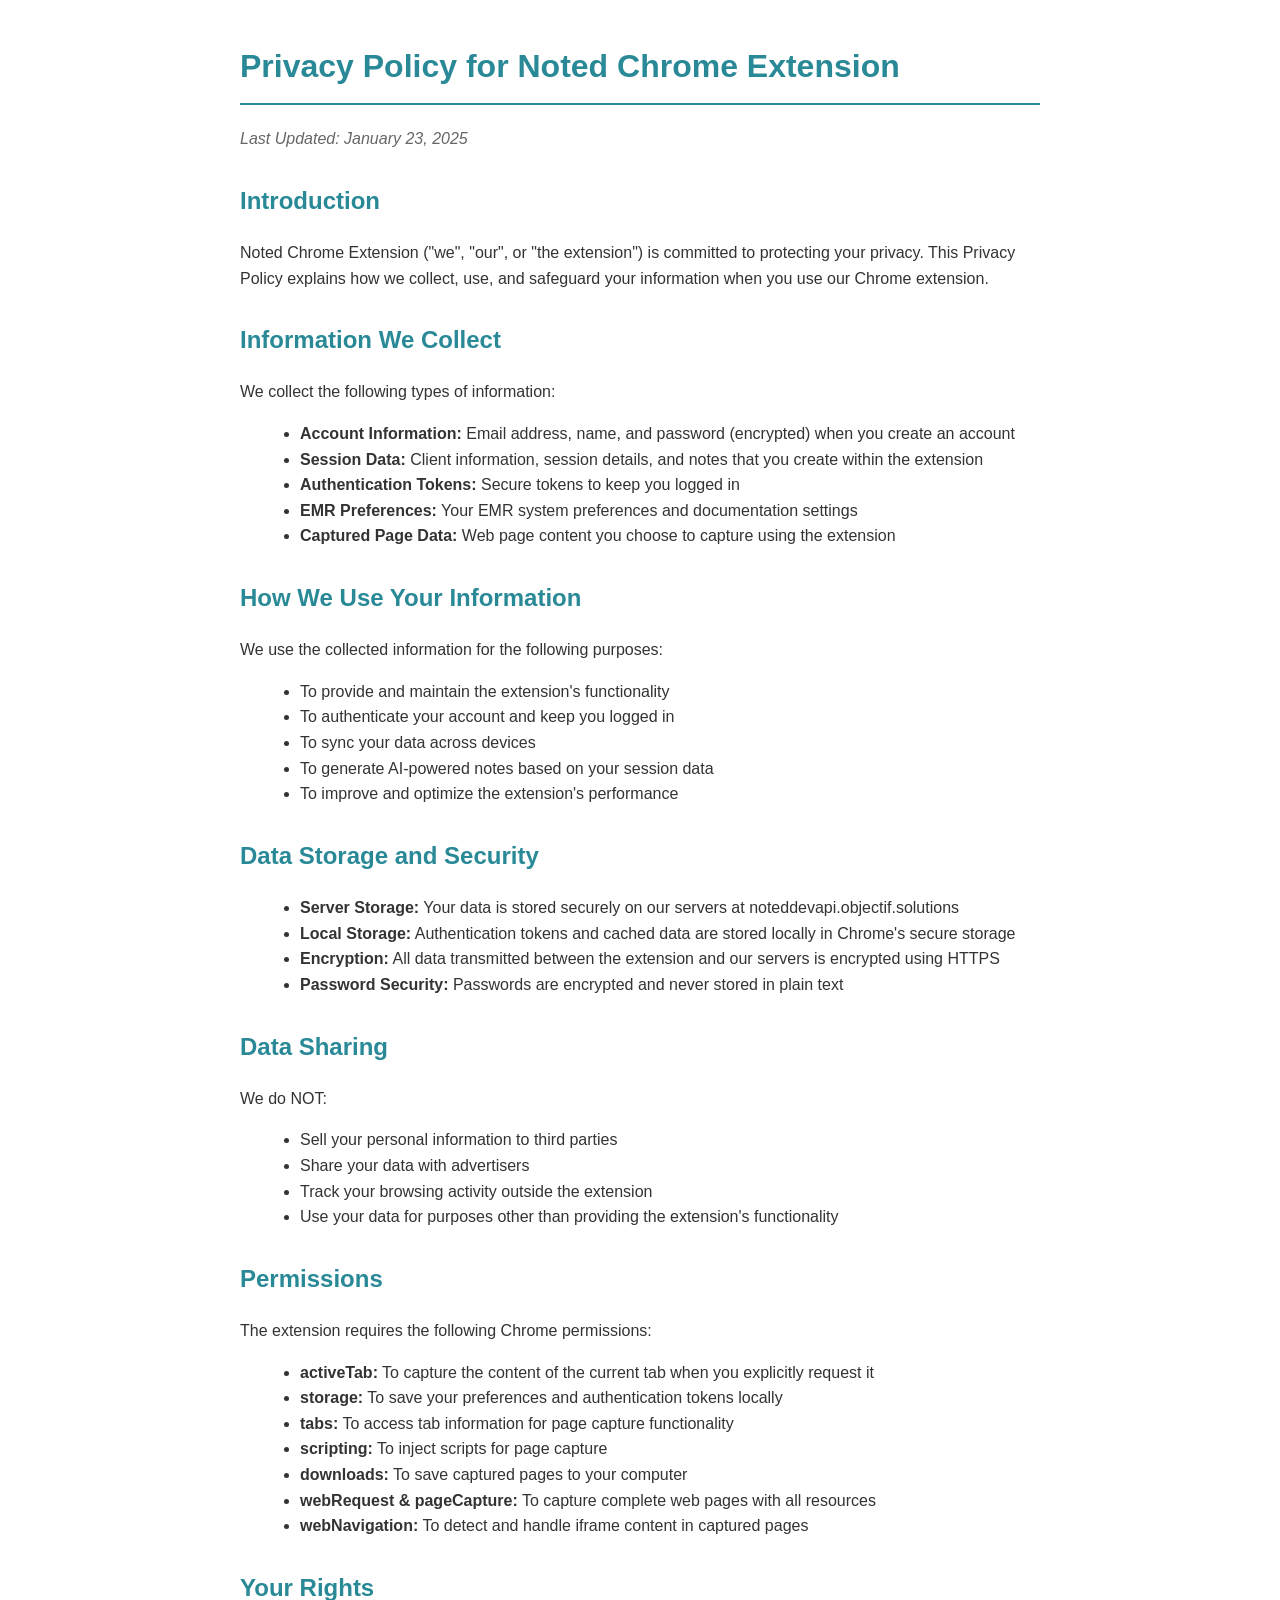
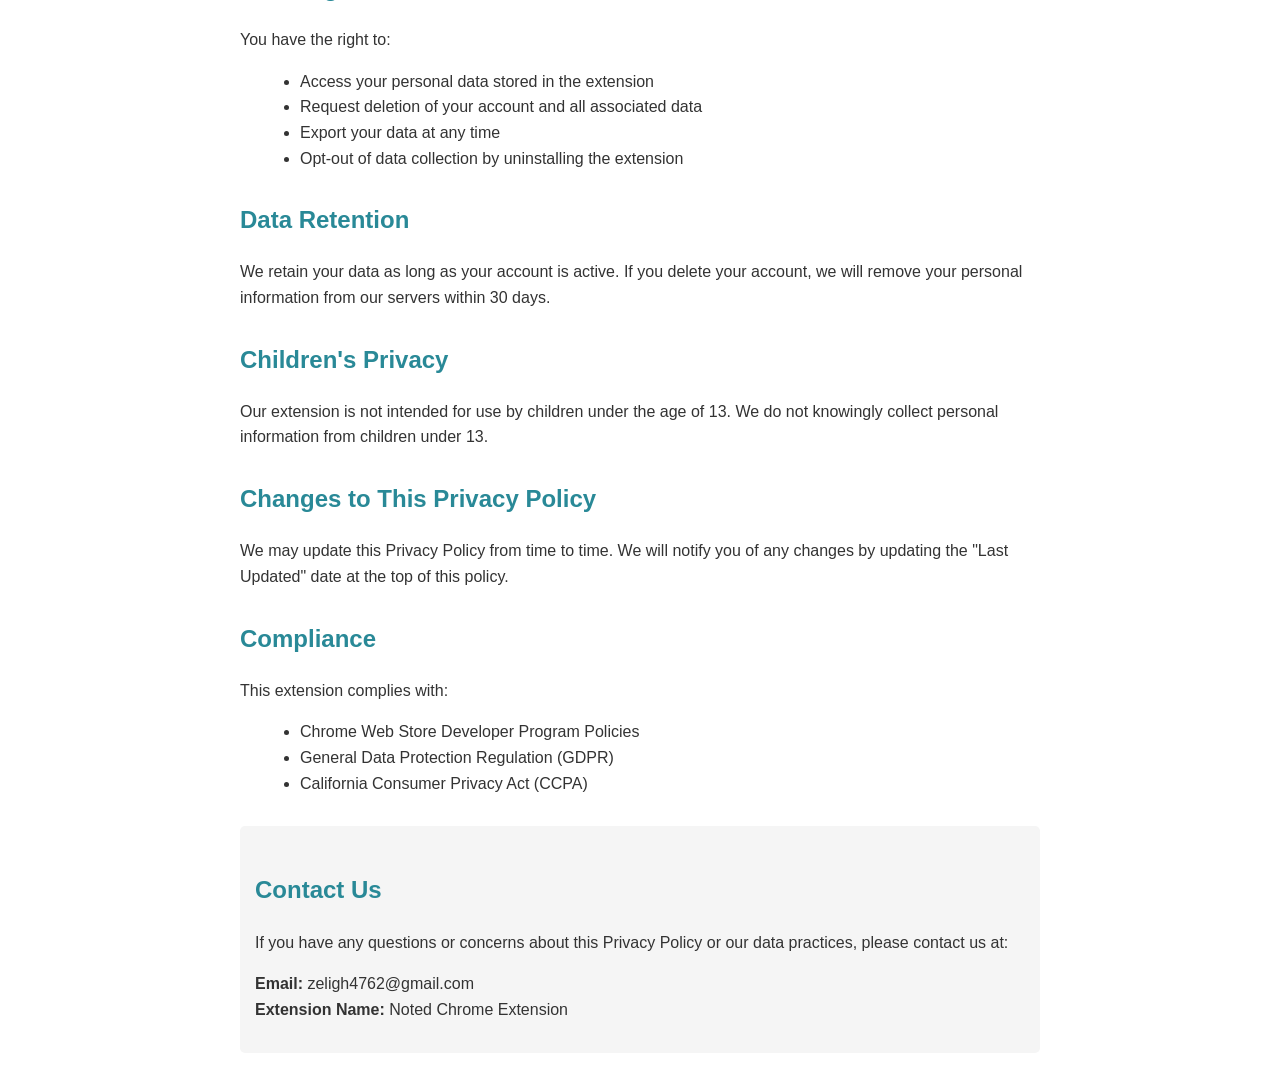
==== privacy-policy/index.html @ 0fda23a7 "A bunch of changes" ====
<!DOCTYPE html>
<html lang="en">
<head>
    <meta charset="UTF-8">
    <meta name="viewport" content="width=device-width, initial-scale=1.0">
    <title>Privacy Policy - Noted Chrome Extension</title>
    <style>
        body {
            font-family: Arial, sans-serif;
            line-height: 1.6;
            max-width: 800px;
            margin: 0 auto;
            padding: 20px;
            color: #333;
        }
        h1 {
            color: #298997;
            border-bottom: 2px solid #298997;
            padding-bottom: 10px;
        }
        h2 {
            color: #298997;
            margin-top: 30px;
        }
        ul {
            margin-left: 20px;
        }
        .last-updated {
            color: #666;
            font-style: italic;
        }
        .contact {
            background: #f5f5f5;
            padding: 15px;
            border-radius: 5px;
            margin-top: 30px;
        }
    </style>
</head>
<body>
    <h1>Privacy Policy for Noted Chrome Extension</h1>
    <p class="last-updated">Last Updated: January 23, 2025</p>

    <h2>Introduction</h2>
    <p>
        Noted Chrome Extension ("we", "our", or "the extension") is committed to protecting your privacy. 
        This Privacy Policy explains how we collect, use, and safeguard your information when you use our Chrome extension.
    </p>

    <h2>Information We Collect</h2>
    <p>We collect the following types of information:</p>
    <ul>
        <li><strong>Account Information:</strong> Email address, name, and password (encrypted) when you create an account</li>
        <li><strong>Session Data:</strong> Client information, session details, and notes that you create within the extension</li>
        <li><strong>Authentication Tokens:</strong> Secure tokens to keep you logged in</li>
        <li><strong>EMR Preferences:</strong> Your EMR system preferences and documentation settings</li>
        <li><strong>Captured Page Data:</strong> Web page content you choose to capture using the extension</li>
    </ul>

    <h2>How We Use Your Information</h2>
    <p>We use the collected information for the following purposes:</p>
    <ul>
        <li>To provide and maintain the extension's functionality</li>
        <li>To authenticate your account and keep you logged in</li>
        <li>To sync your data across devices</li>
        <li>To generate AI-powered notes based on your session data</li>
        <li>To improve and optimize the extension's performance</li>
    </ul>

    <h2>Data Storage and Security</h2>
    <ul>
        <li><strong>Server Storage:</strong> Your data is stored securely on our servers at noteddevapi.objectif.solutions</li>
        <li><strong>Local Storage:</strong> Authentication tokens and cached data are stored locally in Chrome's secure storage</li>
        <li><strong>Encryption:</strong> All data transmitted between the extension and our servers is encrypted using HTTPS</li>
        <li><strong>Password Security:</strong> Passwords are encrypted and never stored in plain text</li>
    </ul>

    <h2>Data Sharing</h2>
    <p>We do NOT:</p>
    <ul>
        <li>Sell your personal information to third parties</li>
        <li>Share your data with advertisers</li>
        <li>Track your browsing activity outside the extension</li>
        <li>Use your data for purposes other than providing the extension's functionality</li>
    </ul>

    <h2>Permissions</h2>
    <p>The extension requires the following Chrome permissions:</p>
    <ul>
        <li><strong>activeTab:</strong> To capture the content of the current tab when you explicitly request it</li>
        <li><strong>storage:</strong> To save your preferences and authentication tokens locally</li>
        <li><strong>tabs:</strong> To access tab information for page capture functionality</li>
        <li><strong>scripting:</strong> To inject scripts for page capture</li>
        <li><strong>downloads:</strong> To save captured pages to your computer</li>
        <li><strong>webRequest & pageCapture:</strong> To capture complete web pages with all resources</li>
        <li><strong>webNavigation:</strong> To detect and handle iframe content in captured pages</li>
    </ul>

    <h2>Your Rights</h2>
    <p>You have the right to:</p>
    <ul>
        <li>Access your personal data stored in the extension</li>
        <li>Request deletion of your account and all associated data</li>
        <li>Export your data at any time</li>
        <li>Opt-out of data collection by uninstalling the extension</li>
    </ul>

    <h2>Data Retention</h2>
    <p>
        We retain your data as long as your account is active. If you delete your account, 
        we will remove your personal information from our servers within 30 days.
    </p>

    <h2>Children's Privacy</h2>
    <p>
        Our extension is not intended for use by children under the age of 13. 
        We do not knowingly collect personal information from children under 13.
    </p>

    <h2>Changes to This Privacy Policy</h2>
    <p>
        We may update this Privacy Policy from time to time. We will notify you of any changes 
        by updating the "Last Updated" date at the top of this policy.
    </p>

    <h2>Compliance</h2>
    <p>
        This extension complies with:
    </p>
    <ul>
        <li>Chrome Web Store Developer Program Policies</li>
        <li>General Data Protection Regulation (GDPR)</li>
        <li>California Consumer Privacy Act (CCPA)</li>
    </ul>

    <div class="contact">
        <h2>Contact Us</h2>
        <p>
            If you have any questions or concerns about this Privacy Policy or our data practices, please contact us at:
        </p>
        <p>
            <strong>Email:</strong> zeligh4762@gmail.com<br>
            <strong>Extension Name:</strong> Noted Chrome Extension
        </p>
    </div>
</body>
</html>
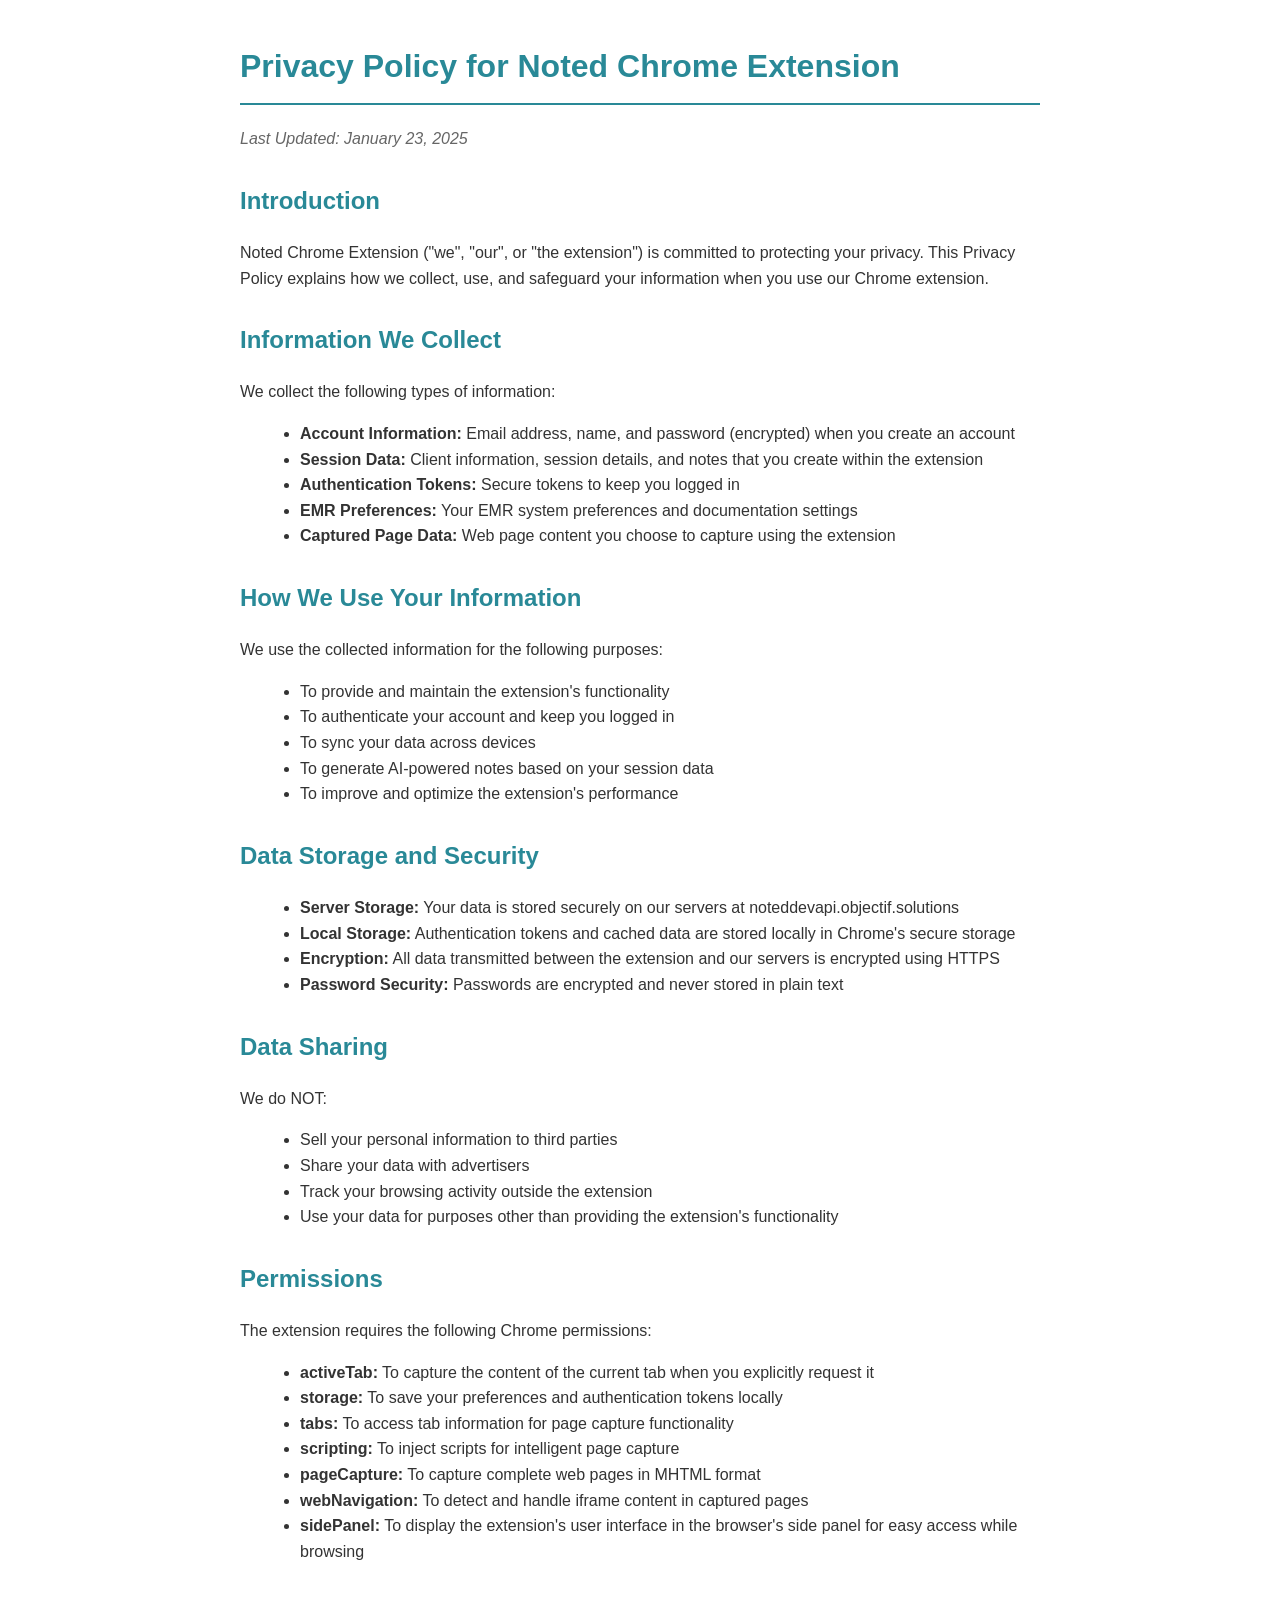
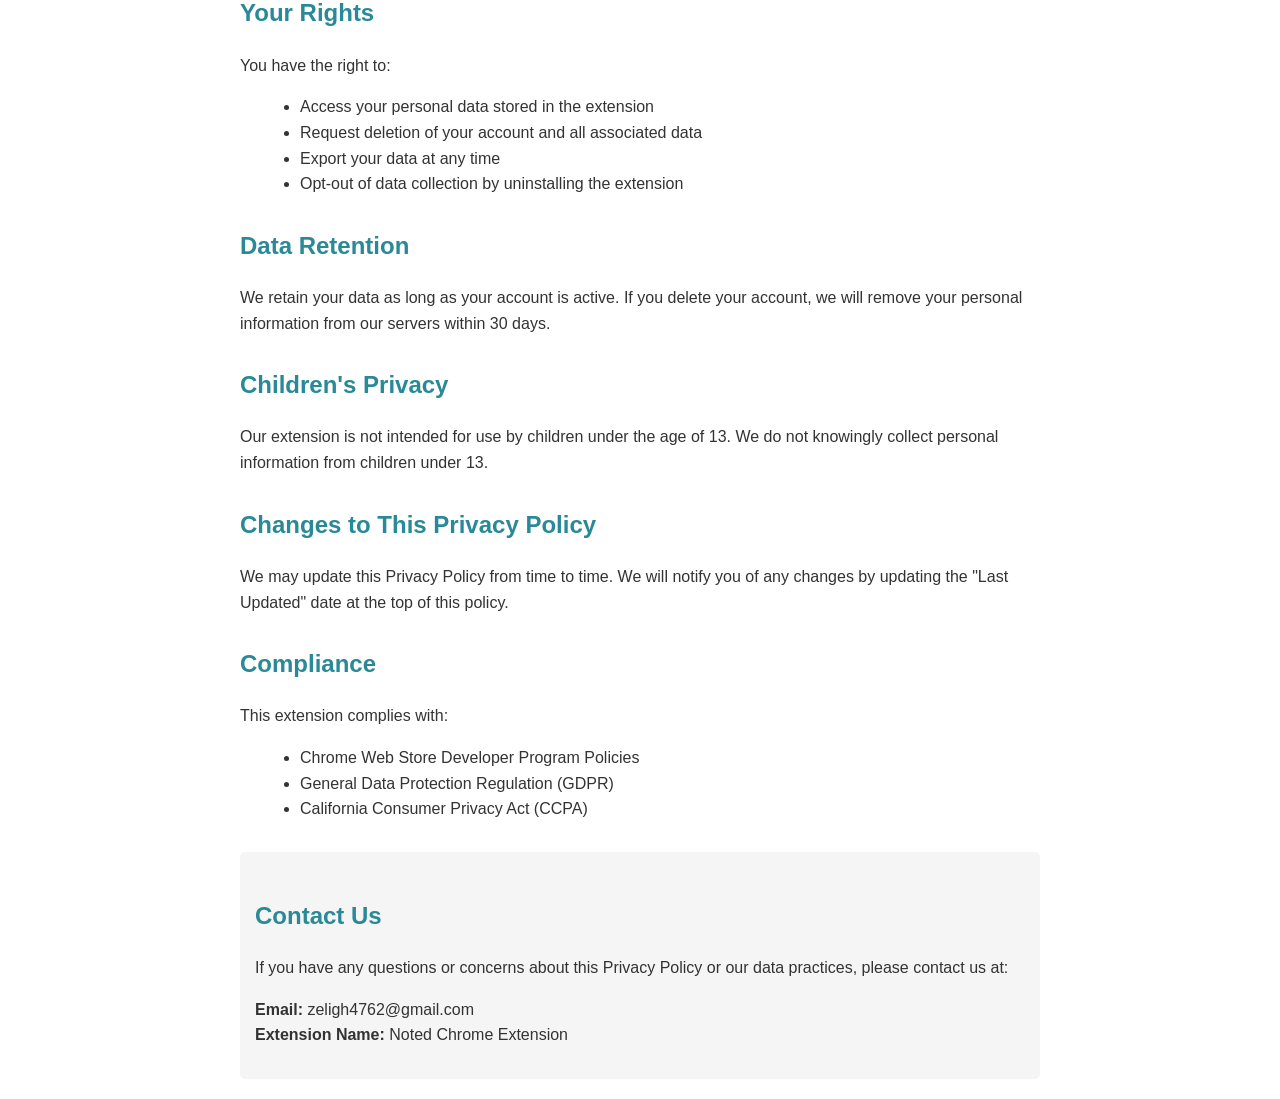
==== commit 46981ba3: "Fixes for web chrome store" ====
--- a/privacy-policy/index.html
+++ b/privacy-policy/index.html
@@ -90,10 +90,10 @@
         <li><strong>activeTab:</strong> To capture the content of the current tab when you explicitly request it</li>
         <li><strong>storage:</strong> To save your preferences and authentication tokens locally</li>
         <li><strong>tabs:</strong> To access tab information for page capture functionality</li>
-        <li><strong>scripting:</strong> To inject scripts for page capture</li>
-        <li><strong>downloads:</strong> To save captured pages to your computer</li>
-        <li><strong>webRequest & pageCapture:</strong> To capture complete web pages with all resources</li>
+        <li><strong>scripting:</strong> To inject scripts for intelligent page capture</li>
+        <li><strong>pageCapture:</strong> To capture complete web pages in MHTML format</li>
         <li><strong>webNavigation:</strong> To detect and handle iframe content in captured pages</li>
+        <li><strong>sidePanel:</strong> To display the extension's user interface in the browser's side panel for easy access while browsing</li>
     </ul>
 
     <h2>Your Rights</h2>
